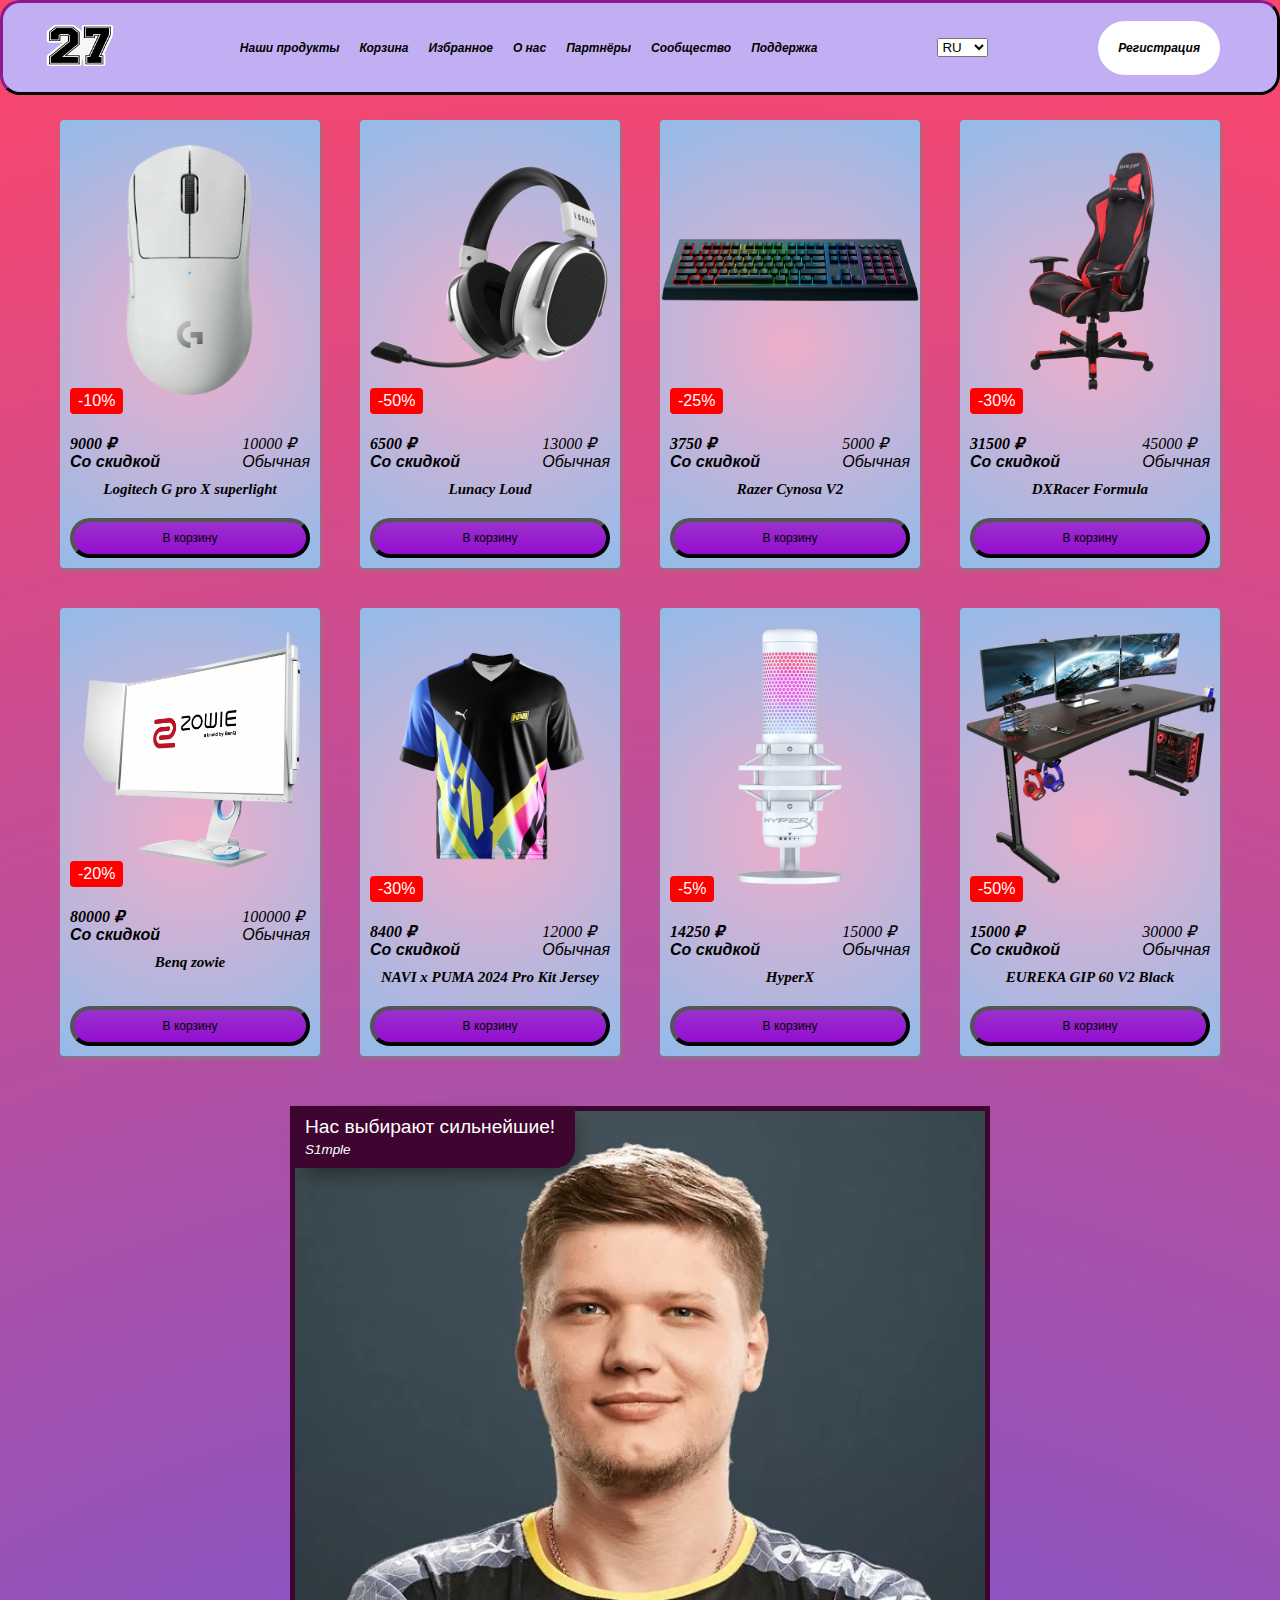
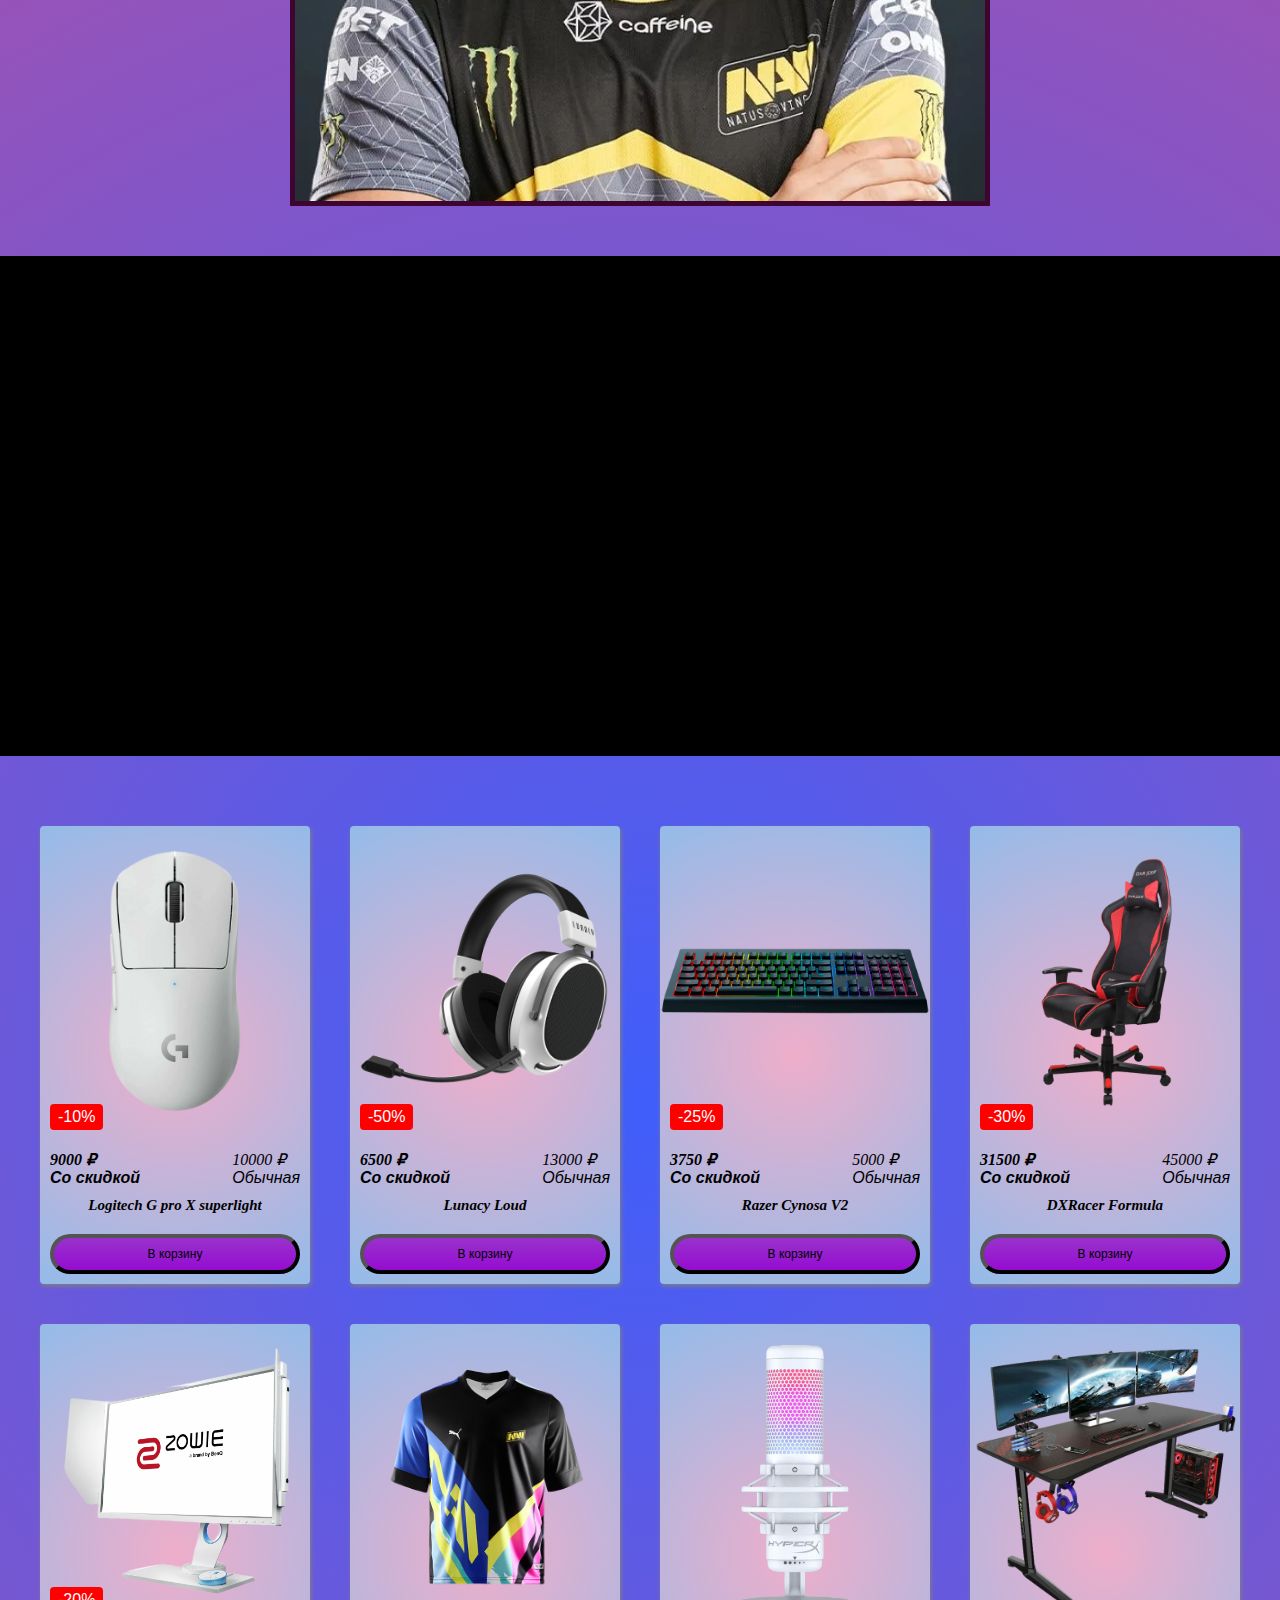
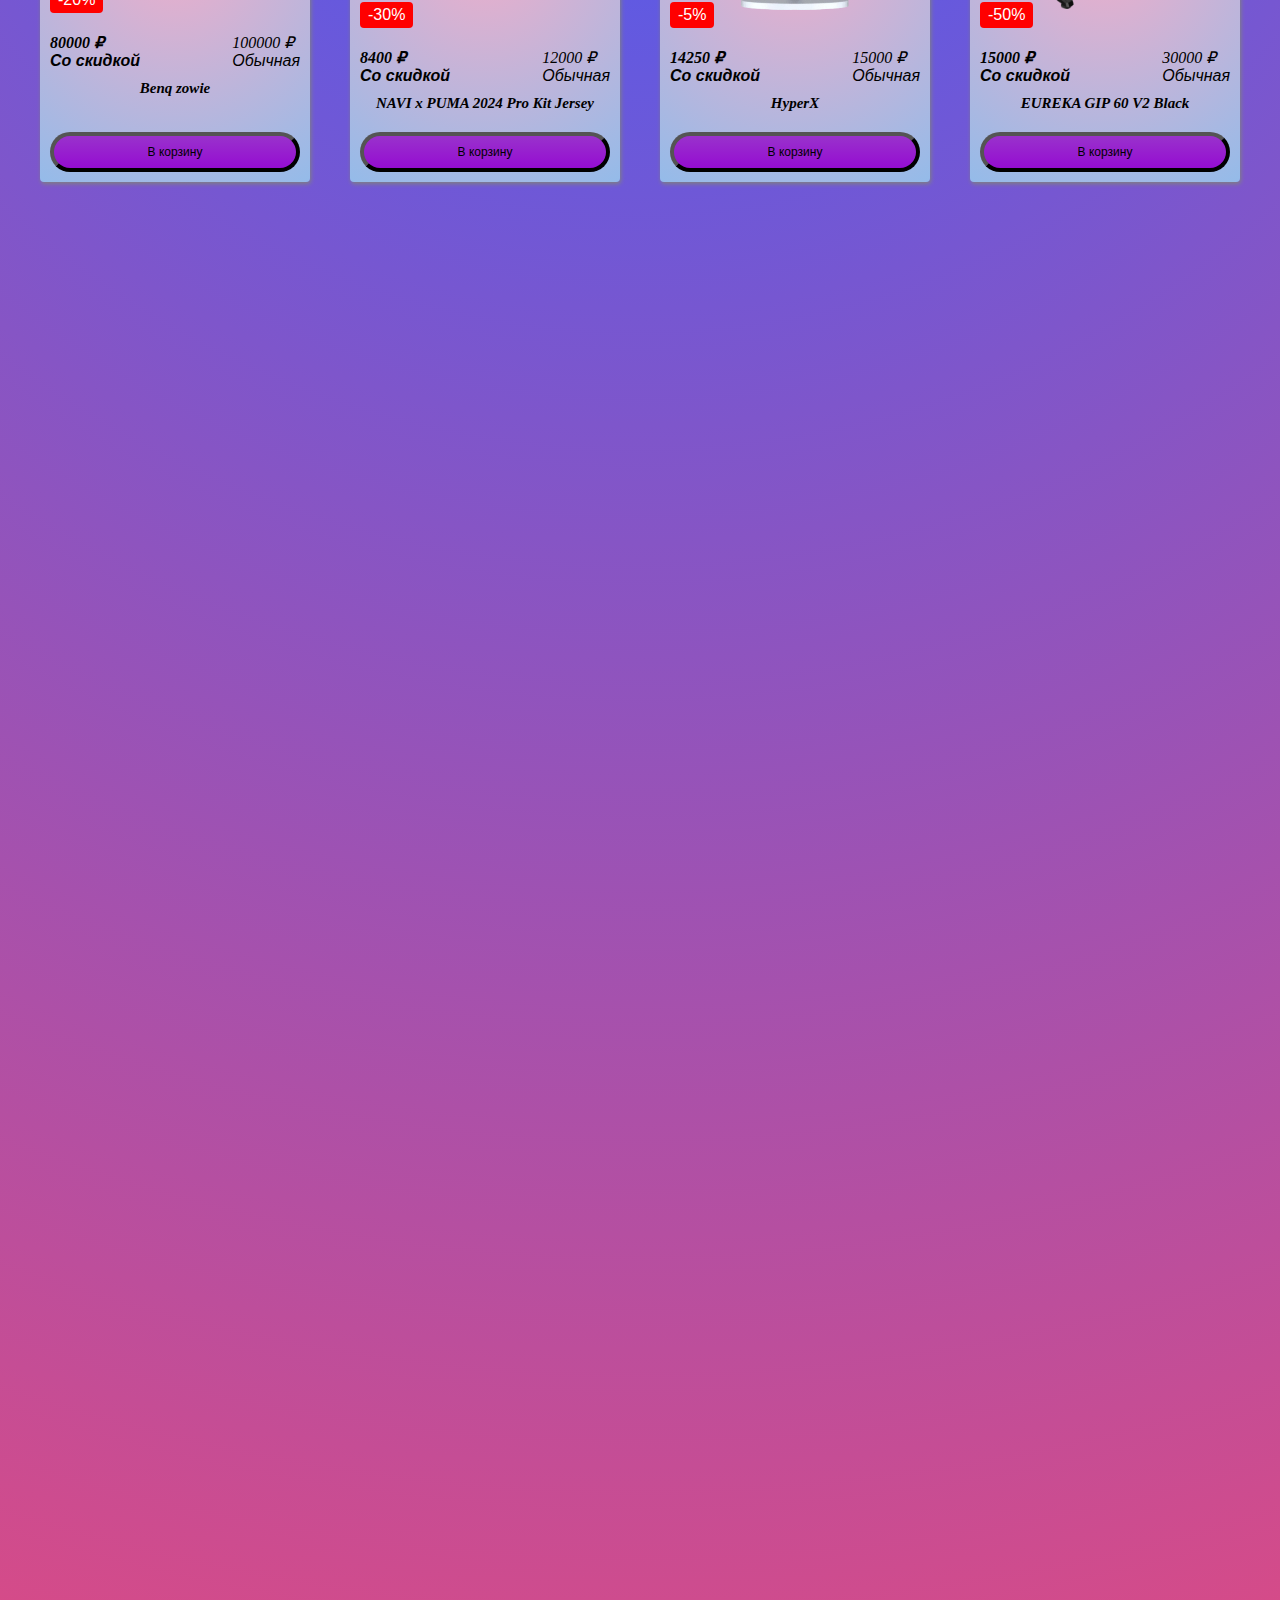
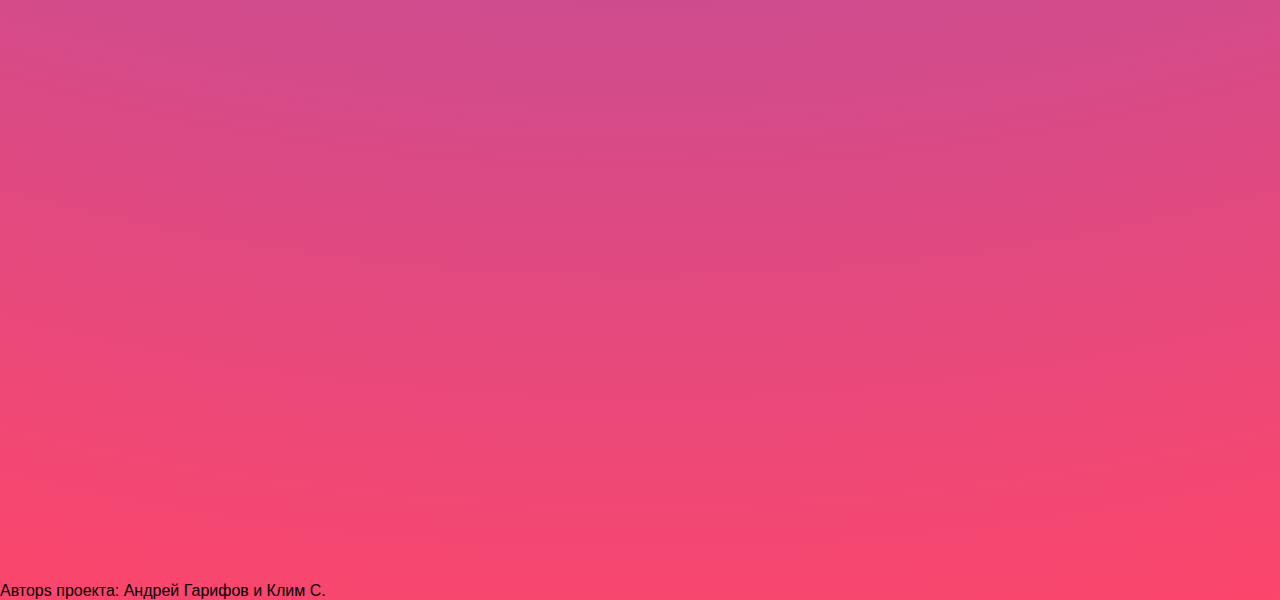
==== index.html @ b3dd2f0c "Add files via upload" ====
<!DOCTYPE html>
<html lang="RU">
<head>
    <meta charset="UTF-8">
    <meta name="viewport" content="width=device-width, initial-scale=1.0">
    <title>Site_27</title>
    <link rel="stylesheet" href="CSS/style.css">
    <link rel="shortcut icon" href="27.ico">
</head>
<body>
    <header class="header">
        <div class="container">
            <div class="header_content">
                <div class="logoBox">
                    <img class="logoIMG" src="st,small,845x845-pad,1000x1000,f8f8f8.u3-Photoroom.png" alt="logo">
                </div>
                <nav class="nav">
                    <ul class="nav_list">
                        <li class="nav_item"><a href="#">Наши продукты</a></li>
                        <li class="nav_item"><a href="https://www.dns-shop.ru/cart/">Корзина</a></li>
                        <li class="nav_item"><a href="#">Избранное</a></li>
                        <li class="nav_item"><a href="#">О нас</a></li>
                        <li class="nav_item"><a href="#">Партнёры</a></li>
                        <li class="nav_item"><a href="#">Сообщество</a></li>
                        <li class="nav_item"><a href="https://t.me/paranoidiw">Поддержка</a></li>
                    </ul>
                </nav>
                <div class="langSelectorWrp">
                    <select name="lang" id="langSelector">
                        <option value="RU">RU</option>
                        <option value="ENG">ENG</option>
                    </select>
                </div>
                <div class="authBox">
                    <a href="#" class="btn">Регистрация</a>

                </div>
            </div>
        </div>
    </header>
    <main class="main">
        <section>
            <div class="container">
                <div class="section_content">
                    <div class="card">
                        <div class="card__top">
                            <img
                            src="orig (1).png"
                            alt="Logitech g pro x superlight"
                            />
                            <div class="card__label">-10%</div>
                        </div>
                        <div class="card__bottom">
                            <div class="card__mainInfo">
                                <div class="card__prices">
                                <div class="card__price card__price--discount"> 9000 ₽ <span>Со скидкой</span></div>
                                <div class="card__price card__price--common"> 10000 ₽ <span>Обычная</span></div>
                            </div>
                            <a href="https://www.dns-shop.ru/product/e9f1ea4d3d9f1b80/mys-besprovodnaa-logitech-g-pro-x-superlight-910-005880-cernyj/?ysclid=m18yaawzs1844901101&utm_medium=organic&utm_source=yandex&utm_referrer=https%3A%2F%2Fyandex.ru%2F" class="card__title">
                                Logitech G pro X superlight
                            </a>
                            </div>
                            <button class="card__add"><a href="https://www.dns-shop.ru/cart/">В корзину</a></button>
                        </div>
                    </div>

                    <div class="card">
                        <div class="card__top">
                            <img
                            src="6903100633.png"
                            alt="Logitech g pro x superlight"
                            />
                            <div class="card__label">-50%</div>
                        </div>
                        <div class="card__bottom">
                            <div class="card__mainInfo">
                                <div class="card__prices">
                                <div class="card__price card__price--discount"> 6500 ₽ <span>Со скидкой</span></div>
                                <div class="card__price card__price--common"> 13000 ₽ <span>Обычная</span></div>
                            </div>
                            <a href="https://www.mvideo.ru/products/igrovye-naushniki-lunacy-loud-llhp01-50176253?ysclid=m195164zhr792432556" class="card__title">
                                Lunacy Loud
                            </a>
                            </div>
                            <button class="card__add"><a href="https://www.dns-shop.ru/cart/">В корзину</a></button>
                        </div>
                    </div>

                    <div class="card">
                        <div class="card__top">
                            <img
                            src="Razer-Cynosa-v2_5.png"
                            alt="Logitech g pro x superlight"
                            />
                            <div class="card__label">-25%</div>
                        </div>
                        <div class="card__bottom">
                            <div class="card__mainInfo">
                                <div class="card__prices">
                                <div class="card__price card__price--discount"> 3750 ₽ <span>Со скидкой</span></div>
                                <div class="card__price card__price--common"> 5000 ₽ <span>Обычная</span></div>
                            </div>
                            <a href="https://www.eldorado.ru/cat/detail/igrovaya-klaviatura-razer-cynosa-v2-rz03-03400700-r3r1/" class="card__title">
                                Razer Cynosa V2
                            </a>
                            </div>
                            <button class="card__add"><a href="https://www.dns-shop.ru/cart/">В корзину</a></button>
                        </div>
                    </div>

                    <div class="card">
                        <div class="card__top">
                            <img
                            src="164_0-Photoroom.png"
                            alt="Logitech g pro x superlight"
                            />
                            <div class="card__label">-30%</div>
                        </div>
                        <div class="card__bottom">
                            <div class="card__mainInfo">
                                <div class="card__prices">
                                <div class="card__price card__price--discount"> 31500 ₽ <span>Со скидкой</span></div>
                                <div class="card__price card__price--common"> 45000 ₽ <span>Обычная</span></div>
                            </div>
                            <a href="https://market.yandex.ru/product--formula-oh-fe08/14228707?sku=100363775013&uniqueId=955731&do-waremd5=JMaRtdvRMCYW-HpSBxWq2g" class="card__title">
                                DXRacer Formula
                            </a>
                            </div>
                            <button class="card__add"><a href="https://www.dns-shop.ru/cart/">В корзину</a></button>
                        </div>
                    </div>
                    <div class="card">
                        <div class="card__top">
                            <img
                            src="i.png"
                            alt="Logitech g pro x superlight"
                            />
                            <div class="card__label">-20%</div>
                        </div>
                        <div class="card__bottom">
                            <div class="card__mainInfo">
                                <div class="card__prices">
                                <div class="card__price card__price--discount"> 80000 ₽ <span>Со скидкой</span></div>
                                <div class="card__price card__price--common"> 100000 ₽ <span>Обычная</span></div>
                            </div>
                            <a href="https://megamarket.ru/catalog/details/monitor-zowie-by-benq-xl2546-white-pink-100026257005/" class="card__title">
                                Benq zowie
                            </a>
                            </div>
                            <button class="card__add"><a href="https://www.dns-shop.ru/cart/">В корзину</a></button>
                        </div>
                    </div>

                    <div class="card">
                        <div class="card__top">
                            <img
                            src="3.png"
                            alt="Logitech g pro x superlight"
                            />
                            <div class="card__label">-30%</div>
                        </div>
                        <div class="card__bottom">
                            <div class="card__mainInfo">
                                <div class="card__prices">
                                <div class="card__price card__price--discount"> 8400 ₽ <span>Со скидкой</span></div>
                                <div class="card__price card__price--common"> 12000 ₽ <span>Обычная</span></div>
                            </div>
                            <a href="https://shop.navi.gg/product/navi-x-puma-2024-pro-kit-jersey" class="card__title">
                                NAVI x PUMA 2024 Pro Kit Jersey
                            </a>
                            </div>
                            <button class="card__add"><a href="https://www.dns-shop.ru/cart/">В корзину</a></button>
                        </div>
                    </div>

                    <div class="card">
                        <div class="card__top">
                            <img
                            src="4-no-bg-preview (carve.photos).png"
                            alt="Logitech g pro x superlight"
                            />
                            <div class="card__label">-5%</div>
                        </div>
                        <div class="card__bottom">
                            <div class="card__mainInfo">
                                <div class="card__prices">
                                <div class="card__price card__price--discount"> 14250 ₽ <span>Со скидкой</span></div>
                                <div class="card__price card__price--common"> 15000 ₽ <span>Обычная</span></div>
                            </div>
                            <a href="https://www.ozon.ru/product/hyperx-mikrofon-igrovoy-dlya-striminga-quadsast-s-belyy-797805817/?advert=[base64]&avtc=1&avte=1&avts=1726836261" class="card__title">
                                HyperX
                            </a>
                            </div>
                            <button class="card__add"><a href="https://www.dns-shop.ru/cart/">В корзину</a></button>
                        </div>
                    </div>

                    <div class="card">
                        <div class="card__top">
                            <img
                            src="5-no-bg-preview (carve.photos).png"
                            alt="Logitech g pro x superlight"
                            />
                            <div class="card__label">-50%</div>
                        </div>
                        <div class="card__bottom">
                            <div class="card__mainInfo">
                                <div class="card__prices">
                                <div class="card__price card__price--discount"> 15000 ₽ <span>Со скидкой</span></div>
                                <div class="card__price card__price--common"> 30000 ₽ <span>Обычная</span></div>
                            </div>
                            <a href="https://digital-razor.ru/catalog/computer_desks/1150661" class="card__title">
                                EUREKA GIP 60 V2 Black
                            </a>
                            </div>
                            <button class="card__add"><a href="https://www.dns-shop.ru/cart/">В корзину</a></button>
                        </div>
                    </div>
                    
                </div>
            </div>

            
        </section>

        <section>
            <div class="caption-top">
                <h2>Нас выбирают сильнейшие!<br>
                    <i class="date">S1mple</i>
                </h2>
                <img src="sss.png">
            </div>
        </section>
        <section>
            <div class="slideshow">
                <div class="slideshow-item">
                    <img src="21.jpg" alt="">
                    <div class="slideshow-item-text">
                        <h5>Наши девайсы отлично справляются и стребовательными играми! Такими, как:</h5>
                        <p>Cyberpunk 2077</p>
                    </div>
                </div>
                <div class="slideshow-item">
                    <img src="23.jpeg" alt="">
                    <div class="slideshow-item-text">
                        <h5>Наши девайсы отлично справляются и стребовательными играми! Такими, как:</h5>
                        <p>Hogwarts Legacy</p>
                    </div>
                </div>
                <div class="slideshow-item">
                    <img src="24.jpg" alt="">
                    <div class="slideshow-item-text">
                        <h5>Наши девайсы отлично справляются и стребовательными играми! Такими, как:</h5>
                        <p>GTA VI</p>
                    </div>
                </div>
                <div class="slideshow-item">
                    <img src="25.webp" alt="">
                    <div class="slideshow-item-text">
                        <h5>Наши девайсы отлично справляются и стребовательными играми! Такими, как:</h5>
                        <p>Red Dead Redemption II</p>            
                    </div>
                </div>
            </div>   
        </section>

        <section class="card_two">
            <div class="container"></div>
                <div class="section_content">
                    <div class="card">
                        <div class="card__top">
                            <img
                            src="orig (1).png"
                            alt="Logitech g pro x superlight"
                            />
                            <div class="card__label">-10%</div>
                        </div>
                        <div class="card__bottom">
                            <div class="card__mainInfo">
                                <div class="card__prices">
                                <div class="card__price card__price--discount"> 9000 ₽ <span>Со скидкой</span></div>
                                <div class="card__price card__price--common"> 10000 ₽ <span>Обычная</span></div>
                            </div>
                            <a href="https://www.dns-shop.ru/product/e9f1ea4d3d9f1b80/mys-besprovodnaa-logitech-g-pro-x-superlight-910-005880-cernyj/?ysclid=m18yaawzs1844901101&utm_medium=organic&utm_source=yandex&utm_referrer=https%3A%2F%2Fyandex.ru%2F" class="card__title">
                                Logitech G pro X superlight
                            </a>
                            </div>
                            <button class="card__add"><a href="https://www.dns-shop.ru/cart/">В корзину</a></button>
                        </div>
                    </div>

                    <div class="card">
                        <div class="card__top">
                            <img
                            src="6903100633.png"
                            alt="Logitech g pro x superlight"
                            />
                            <div class="card__label">-50%</div>
                        </div>
                        <div class="card__bottom">
                            <div class="card__mainInfo">
                                <div class="card__prices">
                                <div class="card__price card__price--discount"> 6500 ₽ <span>Со скидкой</span></div>
                                <div class="card__price card__price--common"> 13000 ₽ <span>Обычная</span></div>
                            </div>
                            <a href="https://www.mvideo.ru/products/igrovye-naushniki-lunacy-loud-llhp01-50176253?ysclid=m195164zhr792432556" class="card__title">
                                Lunacy Loud
                            </a>
                            </div>
                            <button class="card__add"><a href="https://www.dns-shop.ru/cart/">В корзину</a></button>
                        </div>
                    </div>

                    <div class="card">
                        <div class="card__top">
                            <img
                            src="Razer-Cynosa-v2_5.png"
                            alt="Logitech g pro x superlight"
                            />
                            <div class="card__label">-25%</div>
                        </div>
                        <div class="card__bottom">
                            <div class="card__mainInfo">
                                <div class="card__prices">
                                <div class="card__price card__price--discount"> 3750 ₽ <span>Со скидкой</span></div>
                                <div class="card__price card__price--common"> 5000 ₽ <span>Обычная</span></div>
                            </div>
                            <a href="https://www.eldorado.ru/cat/detail/igrovaya-klaviatura-razer-cynosa-v2-rz03-03400700-r3r1/" class="card__title">
                                Razer Cynosa V2
                            </a>
                            </div>
                            <button class="card__add"><a href="https://www.dns-shop.ru/cart/">В корзину</a></button>
                        </div>
                    </div>

                    <div class="card">
                        <div class="card__top">
                            <img
                            src="164_0-Photoroom.png"
                            alt="Logitech g pro x superlight"
                            />
                            <div class="card__label">-30%</div>
                        </div>
                        <div class="card__bottom">
                            <div class="card__mainInfo">
                                <div class="card__prices">
                                <div class="card__price card__price--discount"> 31500 ₽ <span>Со скидкой</span></div>
                                <div class="card__price card__price--common"> 45000 ₽ <span>Обычная</span></div>
                            </div>
                            <a href="https://market.yandex.ru/product--formula-oh-fe08/14228707?sku=100363775013&uniqueId=955731&do-waremd5=JMaRtdvRMCYW-HpSBxWq2g" class="card__title">
                                DXRacer Formula
                            </a>
                            </div>
                            <button class="card__add"><a href="https://www.dns-shop.ru/cart/">В корзину</a></button>
                        </div>
                    </div>
                    <div class="card">
                        <div class="card__top">
                            <img
                            src="i.png"
                            alt="Logitech g pro x superlight"
                            />
                            <div class="card__label">-20%</div>
                        </div>
                        <div class="card__bottom">
                            <div class="card__mainInfo">
                                <div class="card__prices">
                                <div class="card__price card__price--discount"> 80000 ₽ <span>Со скидкой</span></div>
                                <div class="card__price card__price--common"> 100000 ₽ <span>Обычная</span></div>
                            </div>
                            <a href="https://megamarket.ru/catalog/details/monitor-zowie-by-benq-xl2546-white-pink-100026257005/" class="card__title">
                                Benq zowie
                            </a>
                            </div>
                            <button class="card__add"><a href="https://www.dns-shop.ru/cart/">В корзину</a></button>
                        </div>
                    </div>

                    <div class="card">
                        <div class="card__top">
                            <img
                            src="3.png"
                            alt="Logitech g pro x superlight"
                            />
                            <div class="card__label">-30%</div>
                        </div>
                        <div class="card__bottom">
                            <div class="card__mainInfo">
                                <div class="card__prices">
                                <div class="card__price card__price--discount"> 8400 ₽ <span>Со скидкой</span></div>
                                <div class="card__price card__price--common"> 12000 ₽ <span>Обычная</span></div>
                            </div>
                            <a href="https://shop.navi.gg/product/navi-x-puma-2024-pro-kit-jersey" class="card__title">
                                NAVI x PUMA 2024 Pro Kit Jersey
                            </a>
                            </div>
                            <button class="card__add"><a href="https://www.dns-shop.ru/cart/">В корзину</a></button>
                        </div>
                    </div>

                    <div class="card">
                        <div class="card__top">
                            <img
                            src="4-no-bg-preview (carve.photos).png"
                            alt="Logitech g pro x superlight"
                            />
                            <div class="card__label">-5%</div>
                        </div>
                        <div class="card__bottom">
                            <div class="card__mainInfo">
                                <div class="card__prices">
                                <div class="card__price card__price--discount"> 14250 ₽ <span>Со скидкой</span></div>
                                <div class="card__price card__price--common"> 15000 ₽ <span>Обычная</span></div>
                            </div>
                            <a href="https://www.ozon.ru/product/hyperx-mikrofon-igrovoy-dlya-striminga-quadsast-s-belyy-797805817/?advert=[base64]&avtc=1&avte=1&avts=1726836261" class="card__title">
                                HyperX
                            </a>
                            </div>
                            <button class="card__add"><a href="https://www.dns-shop.ru/cart/">В корзину</a></button>
                        </div>
                    </div>

                    <div class="card">
                        <div class="card__top">
                            <img
                            src="5-no-bg-preview (carve.photos).png"
                            alt="Logitech g pro x superlight"
                            />
                            <div class="card__label">-50%</div>
                        </div>
                        <div class="card__bottom">
                            <div class="card__mainInfo">
                                <div class="card__prices">
                                <div class="card__price card__price--discount"> 15000 ₽ <span>Со скидкой</span></div>
                                <div class="card__price card__price--common"> 30000 ₽ <span>Обычная</span></div>
                            </div>
                            <a href="https://digital-razor.ru/catalog/computer_desks/1150661" class="card__title">
                                EUREKA GIP 60 V2 Black
                            </a>
                            </div>
                            <button class="card__add"><a href="https://www.dns-shop.ru/cart/">В корзину</a></button>
                        </div>
                    </div>
                    
                </div>
            </div>
        </section>
    </main>
    <footer class="footer">
        <p>Авторs проекта: Андрей Гарифов и Клим С.</p>
    </footer>
</body>
</html>
---- CSS/style.css ----
*{
    margin: 0;
    padding: 0;
    font-family: sans-serif;
}
body{
    background: rgb(63,94,251);
    background: radial-gradient(circle, rgba(63,94,251,1) 0%, rgba(252,70,107,1) 100%);
}
/* body {
	background: linear-gradient(180deg, #9932CC, #9400D3, #f300ff, #660099);
	background-size: 400% 400%;
	animation: gradient 10s ease infinite;
} */
 
@keyframes gradient {
	0% {
		background-position: 50% 0%;
	}
	50% {
		background-position: 50% 100%;
	}
	100% {
		background-position: 50% 0%;
	}
}

.main{
    padding-top: 100px;
}
.container{
    max-width: 1200px;
    margin: 0 auto;
    width: 100%;
}
.logoIMG{
    width: 80px;
    height: 65px;
    /* padding: ; */
}
.header{
    border-radius: 20px;
    background-color: rgb(194, 175, 243);
    border-style: outset;
    border-width: 3px;
    border-color: rgb(59, 10, 59);
    position: fixed;
    top: 0;
    width: 100%;
    z-index: 1000;
}

.header_content{
    display: flex;
    justify-content: space-between;
    align-items: center;
    padding: 10px 0;
    
    
}

.nav_list{
    display: flex;
    justify-content: space-between;
    list-style-type: none;
    font-style: italic;
    font-weight: bold;
    font-family: Georgia, 'Times New Roman', Times, serif;
}

.nav_item{
    padding: 0 10px;
}

.authBox{
    background-color:white;
    border-radius: 30px;
    text-decoration: none;
    padding: 20px 20px 20px 20px;
    margin-right: 20px;
    font-style: italic;
    font-weight: bold;
}

.authBox:hover{
    background: rgb(31,0,36);
    background: linear-gradient(90deg, rgba(31,0,36,1) 0%, rgba(228,28,190,1) 1%, rgba(180,67,204,1) 48%, rgba(0,212,255,1) 100%);   
}

a{
    text-decoration: none;
    color: black;
    font-size: 12px;
    display: block;
}

.langSelectorWrp{
    transform: scale(1);
}

.footer{
    margin: 2000px 0 0 0;

}

.card {
    /* width: 225px; */
    min-height: 350px;
    box-shadow: 1px 2px 4px gray;
    display: flex;
    flex-direction: column;
    border-radius: 4px;
    transition: 0.2s;
    position: relative;
    background: rgb(238,174,202);
    background: radial-gradient(circle, rgba(238,174,202,1) 0%, rgba(148,187,233,1) 100%);
    /* justify-content: flex-end; */
}
  

.card:hover {
    box-shadow: 4px 8px 16px rgba(255, 102, 51, 0.2);
}
  
.card__top {
    /* flex: 0 0 220px;  */
    position: relative;
    /* overflow: hidden;  */
    padding: 20px 0;
}
  

.card__image {
    display: block;
    /* position: absolute; */
    top: 0;
    left: 0;
    width: 100%;
    height: 100%;
}
  
.card__image > img {
    width: 100%;
    height: 100%;
    object-fit: contain;
    transition: 0.2s;
}
  

.card__image:hover > img {
    transform: scale(1.1);
}
  

.card__label {
    padding: 4px 8px;
    position: absolute;
    bottom: 10px;
    left: 10px;
    background: red;
    border-radius: 4px;
    font-weight: 400;
    font-size: 16px;
    color: #fff;
}
  
.card__bottom {
    display: flex;
    flex-direction: column;
    justify-content: space-between;
    /* justify-content: start; */
    /* flex: 1 0 auto;  */
    padding: 10px;
    flex-grow: 1;
}

.card__add{
    justify-self: end;
    border-radius: 100px;
    border-width: 4px;
}
  
.card__prices {
    display: flex;
    justify-content: space-between;
    margin-bottom: 10px;
}
  
/* .card__price::after {
    content: "₽";
    margin-left: 4px;
    position: relative;
}
   */
.card__price--discount {
    font-style: italic;
    font-family: Georgia, 'Times New Roman', Times, serif;
    font-weight: bold;
}
  
/* .card__price--discount::before {
    content: "";
    font-weight: 400;
    font-size: 13px;
    color: black;
    font-style: italic;
    font-family: Georgia, 'Times New Roman', Times, serif;
} */
  
.card__price--common {
    font-style: italic;
    font-family: Georgia, 'Times New Roman', Times, serif;
}

/* .card__price--common::before {
    content: "Обычная";
    font-weight: 400;
    font-style: italic;
    font-family: Georgia, 'Times New Roman', Times, serif;
}   */
.card__prices span{
    display: block;
}
button{
    padding: 9px;
    margin: 20px 0 0 0;
    color: white;
    cursor: pointer;
    position: relative;
    display: block;
    background: linear-gradient(180deg, #9932CC, #9400D3, #f300ff, #660099);
	background-size: 400% 400%;
	animation: gradient 10s ease infinite;
    /* overflow: hidden; */
}

button:hover{
    background: rgb(31,0,36);
    background: linear-gradient(90deg, rgba(31,0,36,1) 0%, rgba(228,28,190,1) 1%, rgba(180,67,204,1) 48%, rgba(0,212,255,1) 100%);
}

.card__title{
    font-size: 15px;
    text-align: center;
    font-weight: bold;
    font-style: italic;
    font-family:Georgia, 'Times New Roman', Times, serif;
}

.section_content{
    padding-left: 20px;
    padding-right: 20px;
    padding-top: 20px;
    display: grid;
    grid-template-columns: repeat(4, 1fr);
    gap: 40px;
    
}


.card__top img{
    width: 100%;
}


.slideshow {
    width: 100%;
    height: 500px;
    position: relative;
    overflow: hidden;
    background: #000;
    /* margin-left: 130px; */
    margin-top: 50px;
}
.slideshow-item {
    width: 100%;
    height: 100%;
    position: absolute;
    opacity: 0;
    animation: slideanim 40s infinite;
    pointer-events: none;
}
.slideshow-item:nth-child(1),
.slideshow-item:nth-child(1) img {
    animation-delay: 0;
}
.slideshow-item:nth-child(2),
.slideshow-item:nth-child(2) img {
    animation-delay: 10s;
}
.slideshow-item:nth-child(3),
.slideshow-item:nth-child(3) img {
    animation-delay: 20s;
}
.slideshow-item:nth-child(4),
.slideshow-item:nth-child(4) img {
    animation-delay: 30s;
}
.slideshow-item img {
    width: 100%;
    height: 100%;
    object-fit: cover;
    animation: zoom 40s infinite;
}
.slideshow-item-text {
    max-width: 50%;
    position: absolute;
    bottom: 20px;
    left: 20px;
    background-color: rgba(0,0,0,0.7);
    color: #fff;
    padding: 20px 30px;
    font-family: Verdana, sans-serif;   
}
.slideshow-item-text h5 {
    font-size: 22px;
    margin: 0 0 10px 0;
    color: #BFE2FF;
}
.slideshow-item-text p {
    font-size: 15px;
    margin-bottom: 10px;
}
@keyframes slideanim {
    12.5%{
        opacity: 1;
        pointer-events: auto;
    }
    25%{
        opacity: 1;
        pointer-events: auto;
    }    
    37.5%{
        opacity: 0;
    }
}
@keyframes zoom {
    50%{
        transform: scale(1.3);
    }    
}
@media screen and (max-width: 1100px){
    .slideshow-item-text{
        max-width: 75%;
    }
}
@media screen and (max-width: 456px){
    .slideshow-item-text {
        bottom: 0;
        left: 0;
        max-width: 100%;
    }
    .slideshow-item-text h5 {
        font-size: 18px;
    }
    .slideshow-item-text p {
        font-size: 13px;
    }
}











@media (max-width: 1200px) {

    .section_content{
        grid-template-columns: repeat(3, 1fr);
    }
}


@media (max-width: 880px) {
    .section_content{
        grid-template-columns: repeat(2, 1fr);
    }
    .nav{
        display: none;
    }
}


@media (max-width: 540px) {
    .section_content{
        grid-template-columns: repeat(1, 1fr);
    }

}


* {box-sizing: border-box;}
.caption-top {
  width: 700px;
  margin: 50px auto 0;
  border: 5px solid #3e0530;
  position: relative;
}
.caption-top img {
  max-width: 100%;
  height: auto;
  display: block;
}
.caption-top h2 {
  margin: 0;
  color: white;
  line-height: 1.1;
  font-size: 1.2em;
  font-weight: 200;
  padding: 10px 20px 10px 10px;
  border-bottom-right-radius: 20px;
  background: #3e0530;
  position: absolute;
  top: -5px;
  left: 0;
  box-shadow: -3px -1px 3px -3px #3e0530, 5px 10px 20px -5px hsla(0, 0%, 0%, .4);
}
.date {
  font-family: "Open Sans", sans-serif;
  font-size: .7em;
}

.card_two{
    padding-top: 50px;
    padding-left: 20px;
    padding-right: 20px;
}
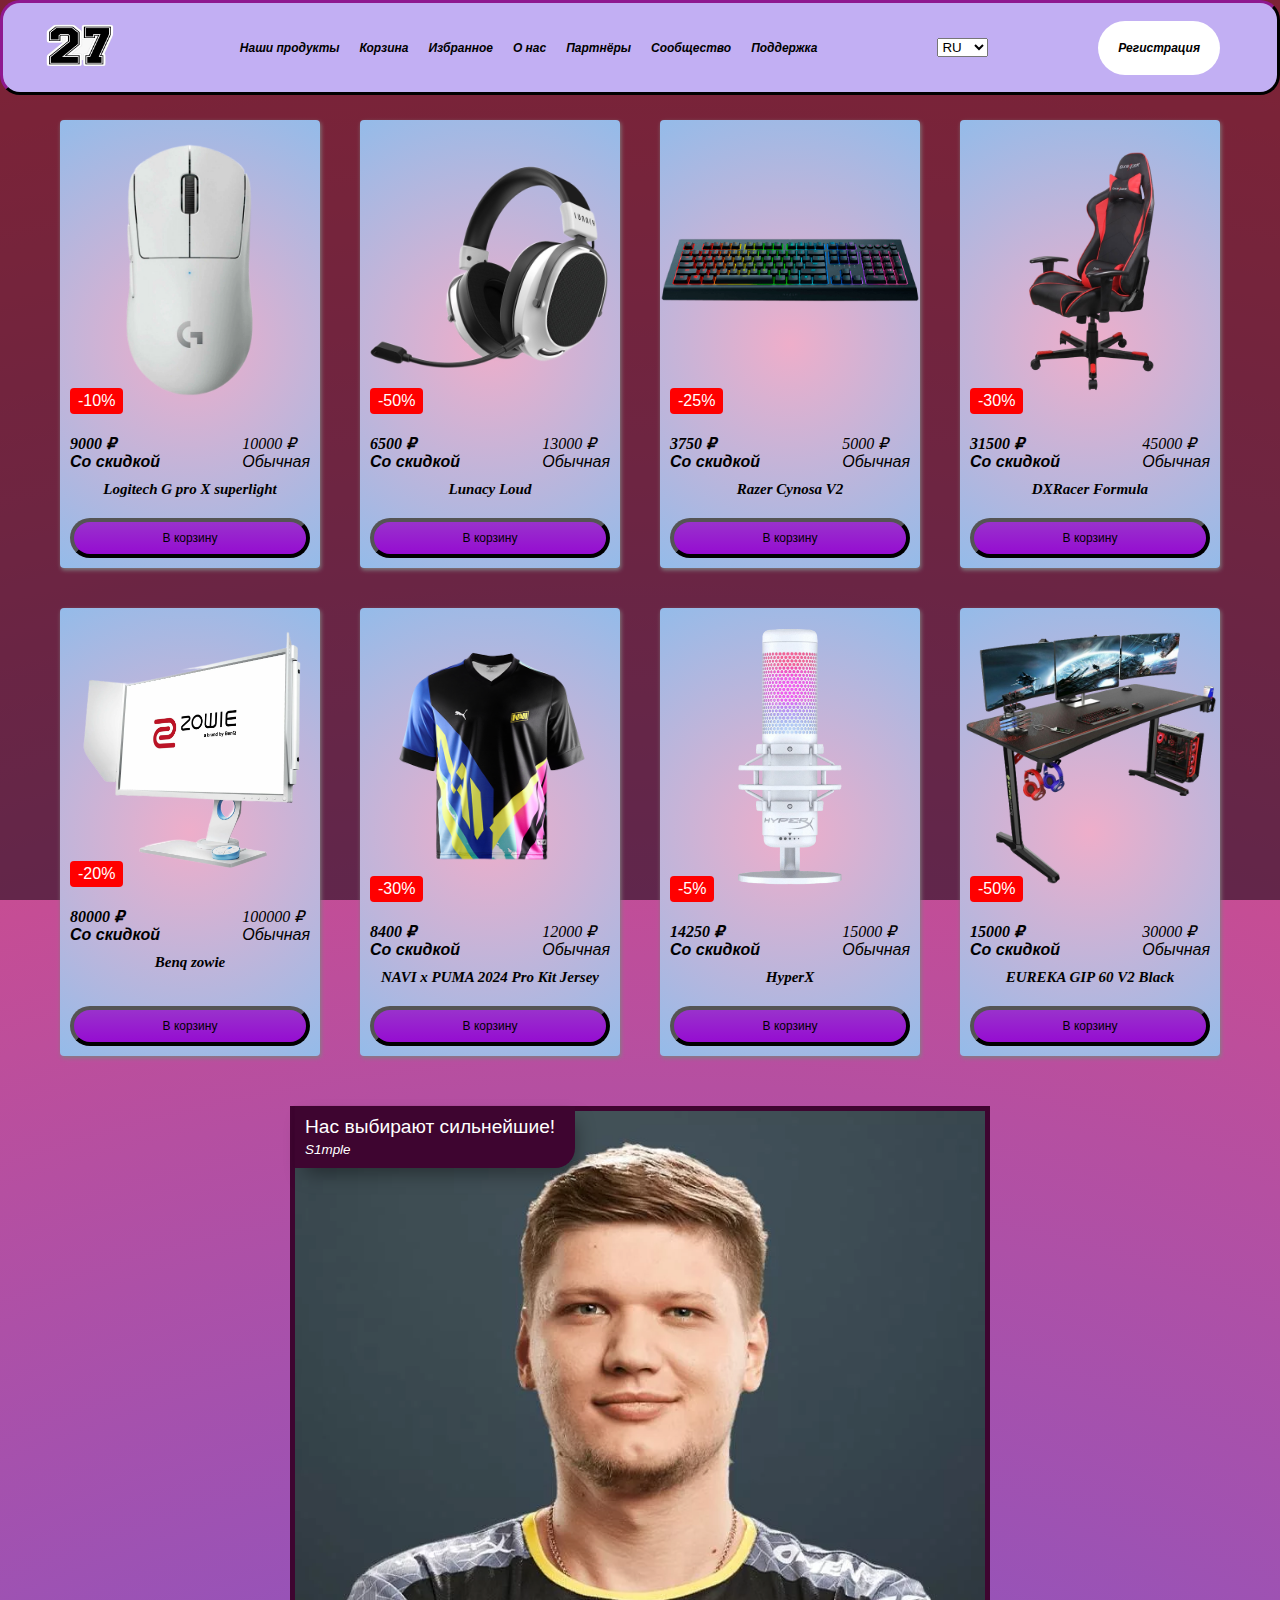
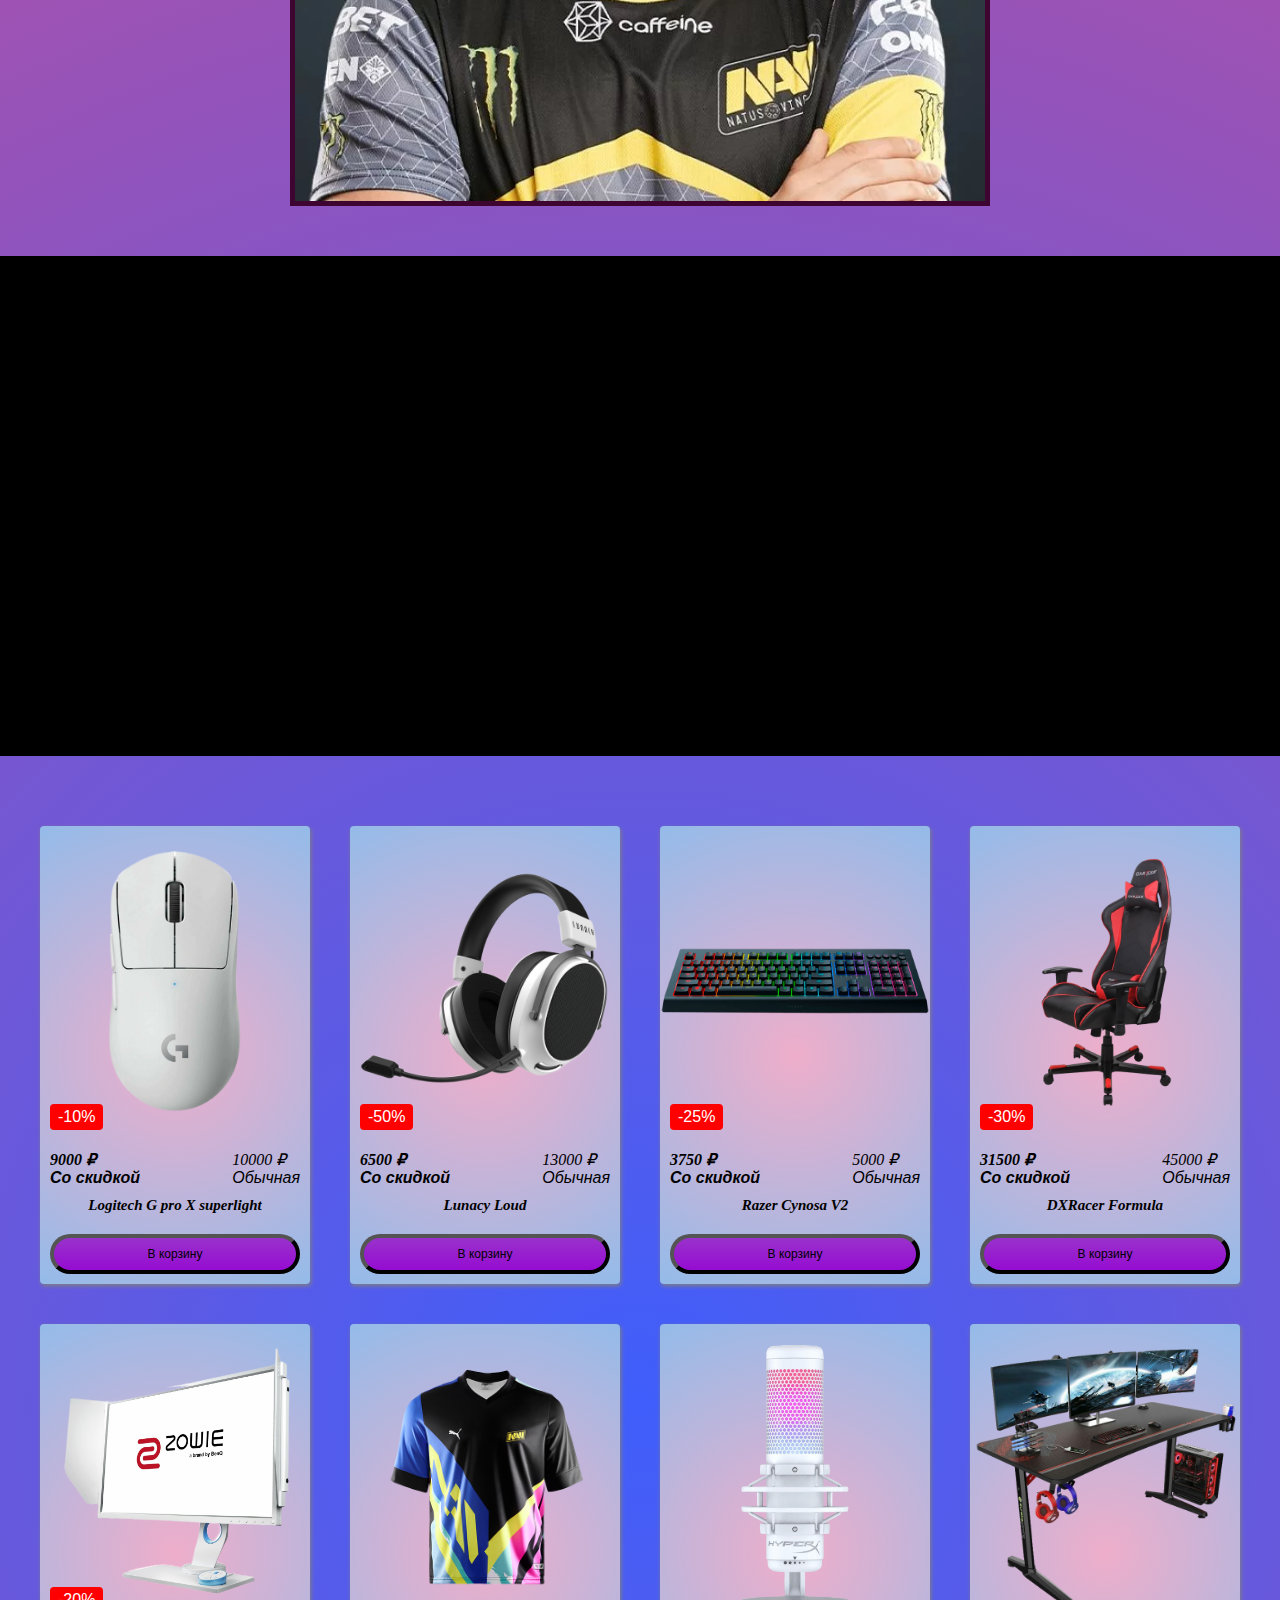
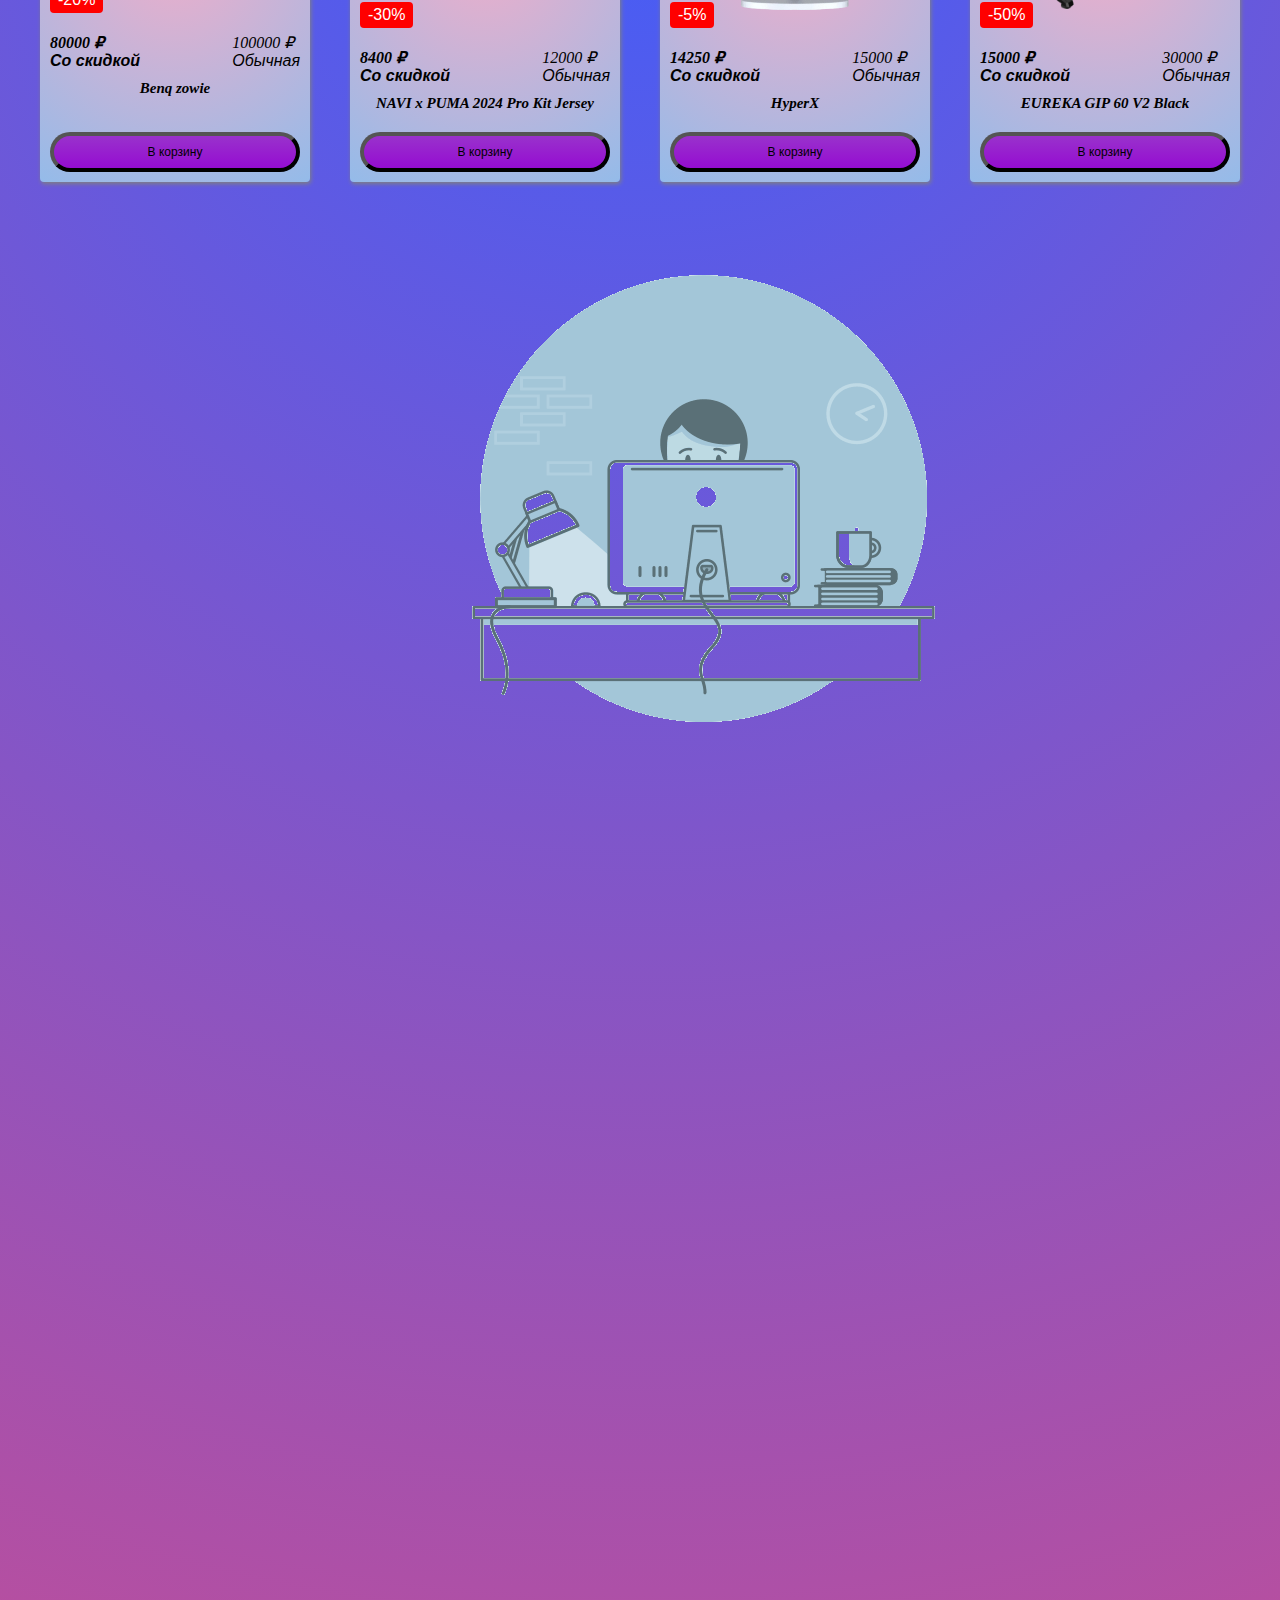
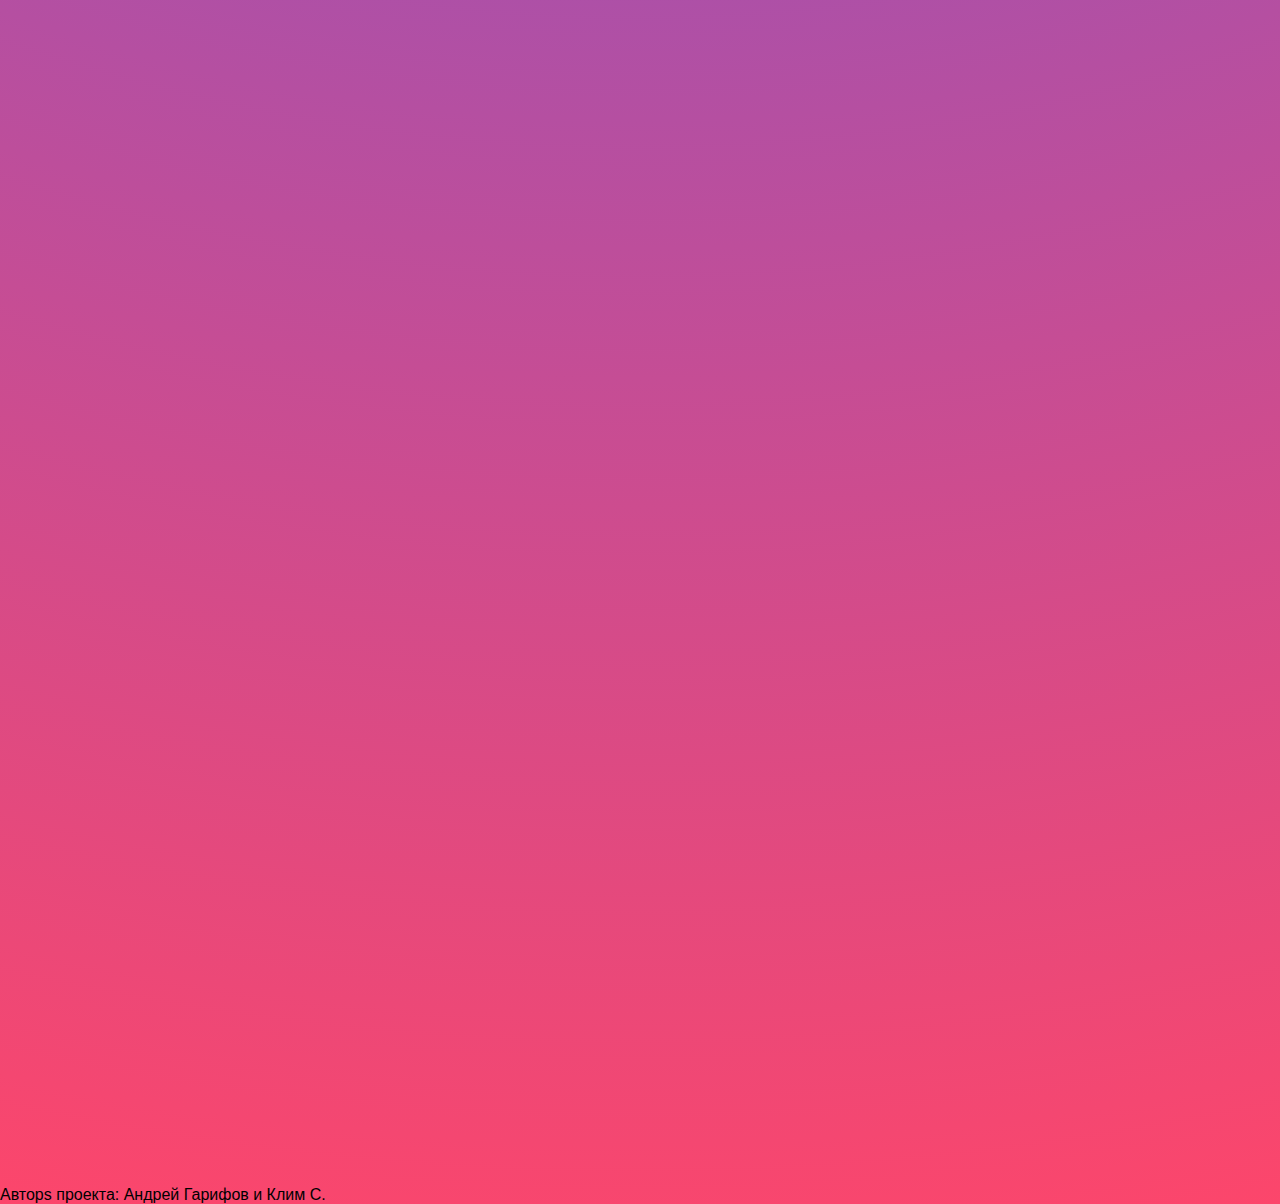
==== commit e88fd803: "Add files via upload" ====
--- a/index.html
+++ b/index.html
@@ -445,6 +445,13 @@
                 </div>
             </div>
         </section>
+
+        <section class="cont">
+            <video playsinline autoplay loop muted>
+              </video>
+              <img src="output-onlinegiftools.gif" alt="">
+              <div class="overlay"></div>
+        </section>
     </main>
     <footer class="footer">
         <p>Авторs проекта: Андрей Гарифов и Клим С.</p>
--- a/CSS/style.css
+++ b/CSS/style.css
@@ -280,6 +280,7 @@
     opacity: 0;
     animation: slideanim 40s infinite;
     pointer-events: none;
+    
 }
 .slideshow-item:nth-child(1),
 .slideshow-item:nth-child(1) img {
@@ -430,4 +431,18 @@
     padding-top: 50px;
     padding-left: 20px;
     padding-right: 20px;
-}+}
+
+.video {
+    z-index: -2;
+  }
+  
+  .overlay {
+    position: absolute;
+    top: 0;
+    left: 0;
+    width: 100%;
+    height: 100%;
+    background: rgba(0, 0, 0, 0.5);
+    z-index: -1;
+  }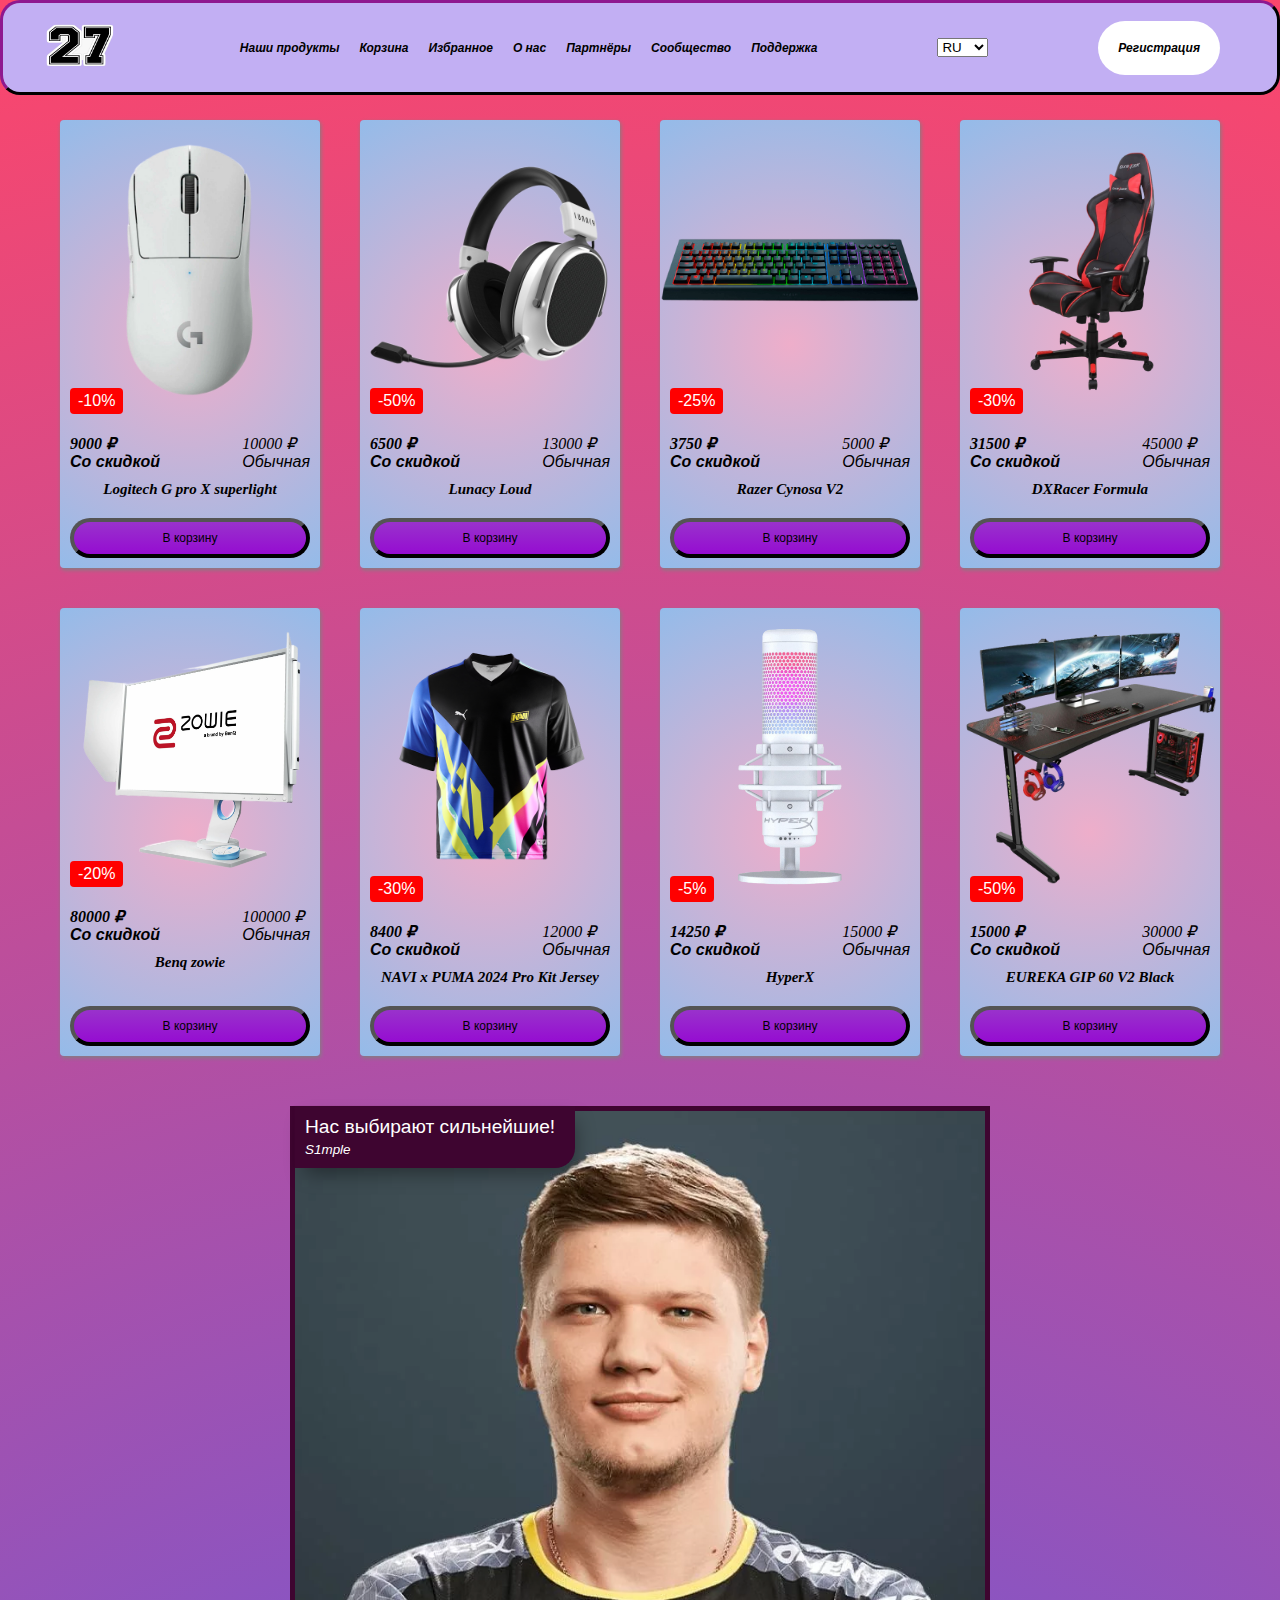
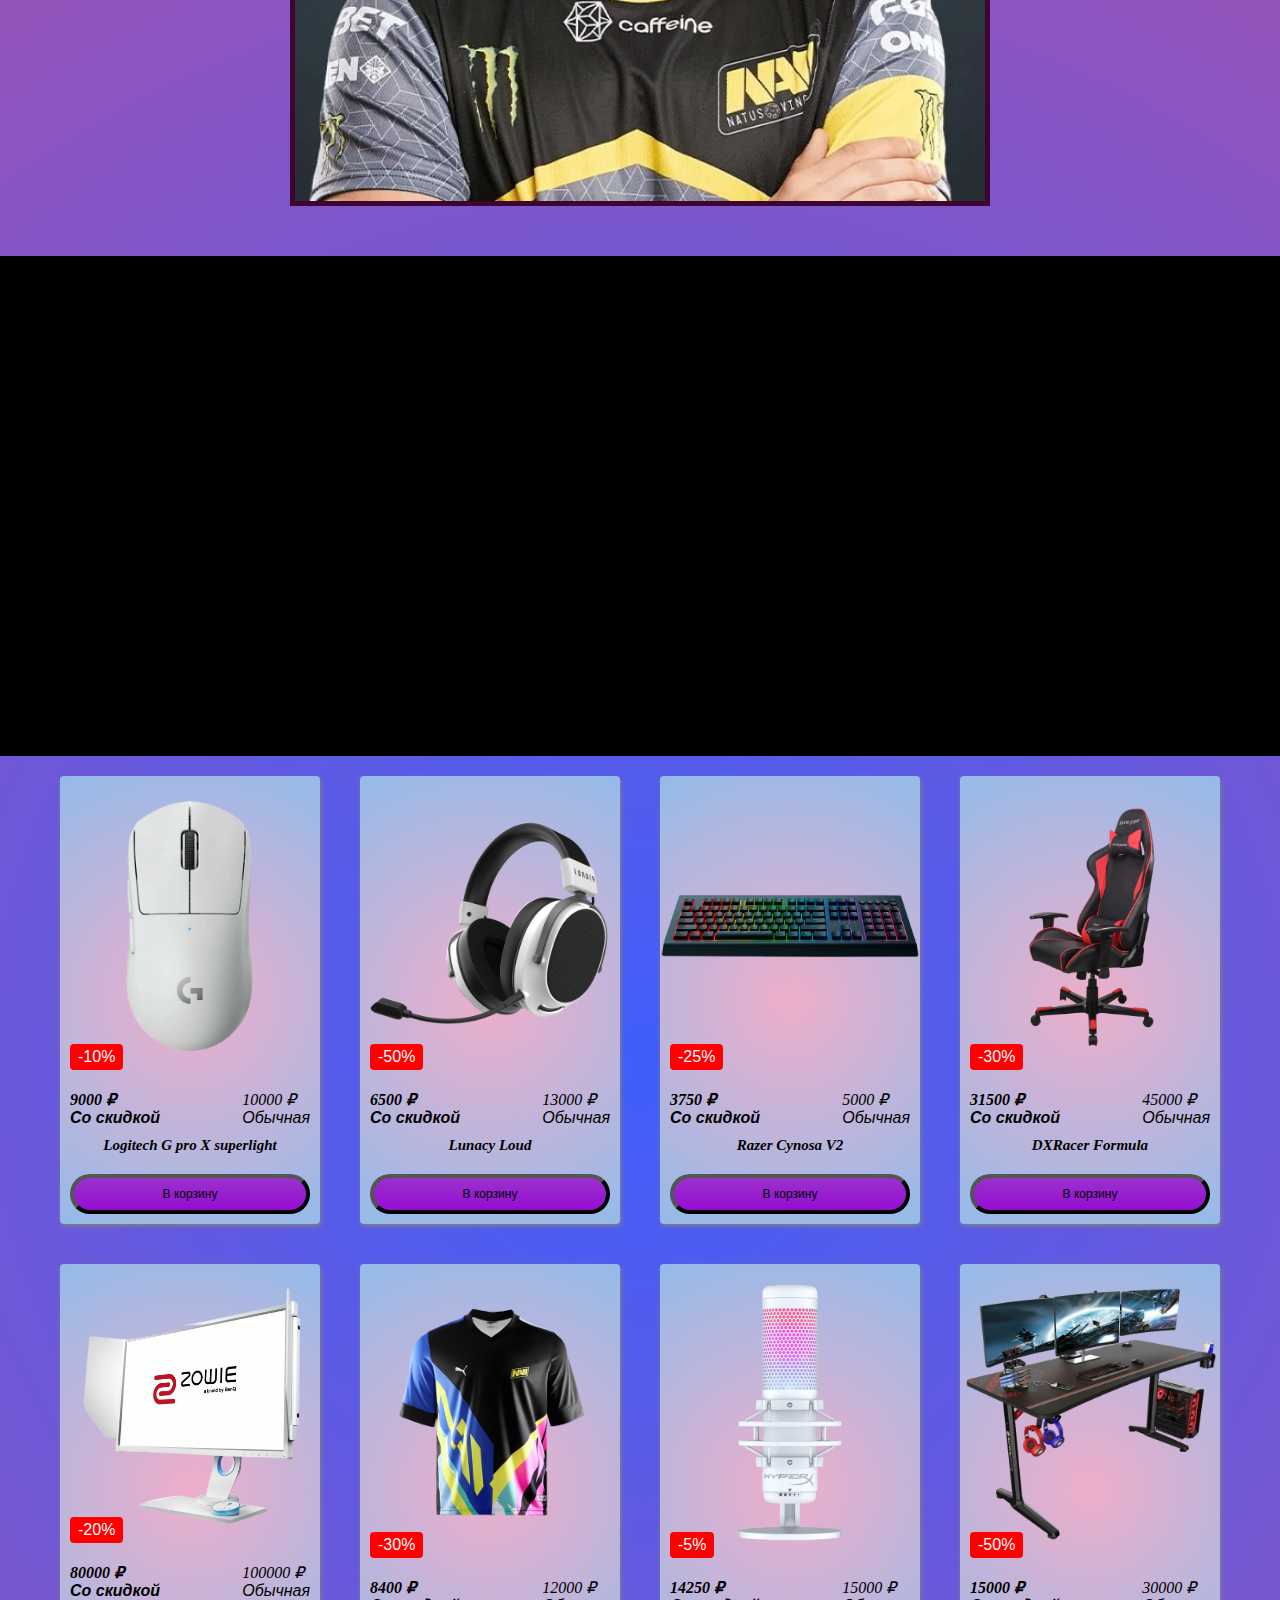
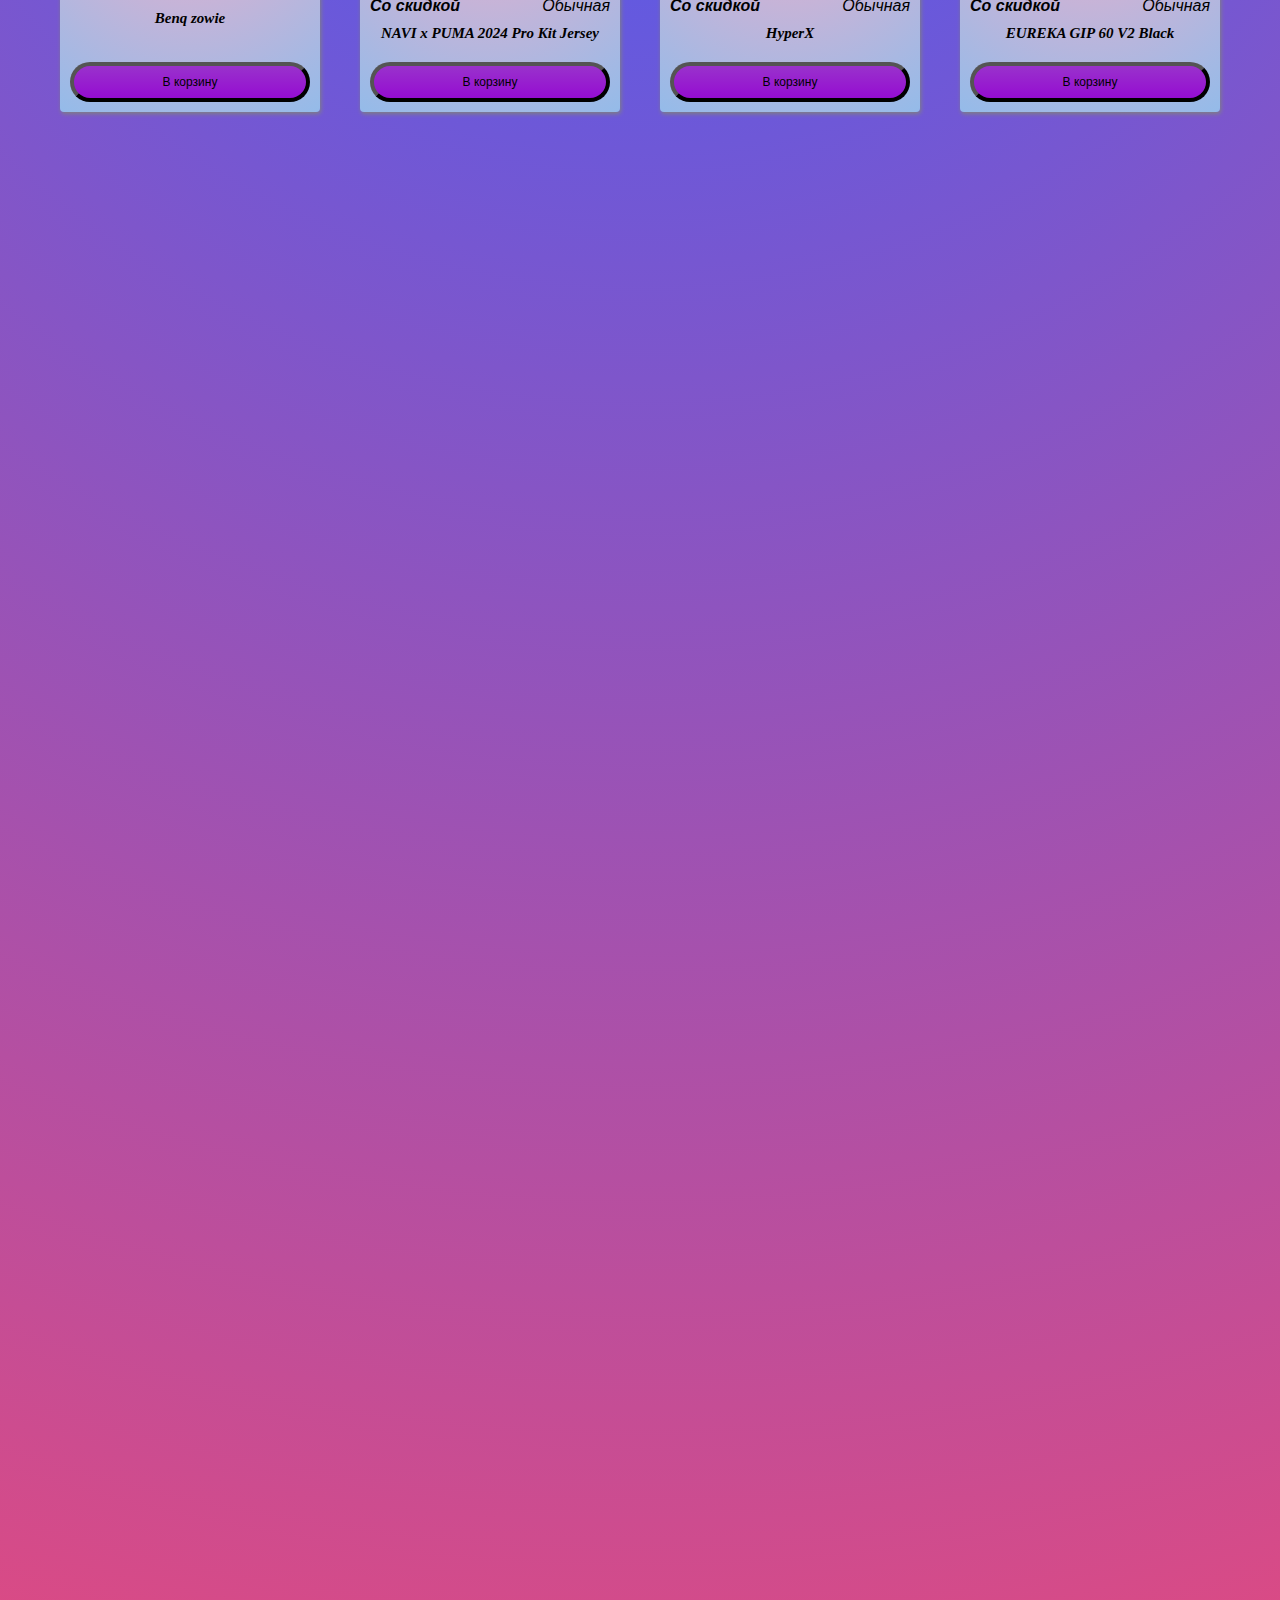
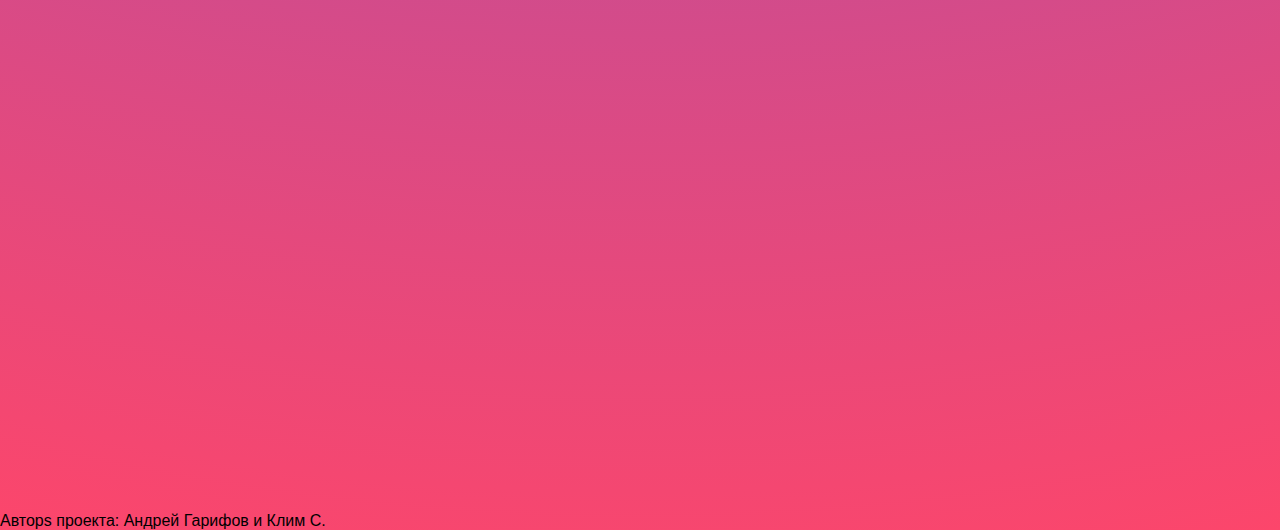
==== commit 0b6e09fc: "Add files via upload" ====
--- a/index.html
+++ b/index.html
@@ -264,8 +264,8 @@
             </div>   
         </section>
 
-        <section class="card_two">
-            <div class="container"></div>
+        <section>
+            <div class="container">
                 <div class="section_content">
                     <div class="card">
                         <div class="card__top">
@@ -444,14 +444,11 @@
                     
                 </div>
             </div>
+
+            
         </section>
 
-        <section class="cont">
-            <video playsinline autoplay loop muted>
-              </video>
-              <img src="output-onlinegiftools.gif" alt="">
-              <div class="overlay"></div>
-        </section>
+        
     </main>
     <footer class="footer">
         <p>Авторs проекта: Андрей Гарифов и Клим С.</p>
--- a/CSS/style.css
+++ b/CSS/style.css
@@ -3,6 +3,7 @@
     margin: 0;
     padding: 0;
     font-family: sans-serif;
+    
 }
 body{
     background: rgb(63,94,251);
@@ -49,6 +50,17 @@
     top: 0;
     width: 100%;
     z-index: 1000;
+    animation: showFromSide 1s ease-out 1;
+}
+
+@keyframes showFromSide{
+    0%{
+        transform: translateX(-100%);
+    }
+
+    100%{
+        transform: translateX(0);
+    }
 }
 
 .header_content{
@@ -323,6 +335,37 @@
     font-size: 15px;
     margin-bottom: 10px;
 }
+
+.caption-top {
+    width: 700px;
+    margin: 50px auto 0;
+    border: 5px solid #3e0530;
+    position: relative;
+}
+.caption-top img {
+    max-width: 100%;
+    height: auto;
+    display: block;
+}
+.caption-top h2 {
+    margin: 0;
+    color: white;
+    line-height: 1.1;
+    font-size: 1.2em;
+    font-weight: 200;
+    padding: 10px 20px 10px 10px;
+    border-bottom-right-radius: 20px;
+    background: #3e0530;
+    position: absolute;
+    top: -5px;
+    left: 0;
+    box-shadow: -3px -1px 3px -3px #3e0530, 5px 10px 20px -5px hsla(0, 0%, 0%, .4);
+}
+.date {
+    font-family: "Open Sans", sans-serif;
+    font-size: .7em;
+}
+
 @keyframes slideanim {
     12.5%{
         opacity: 1;
@@ -385,6 +428,9 @@
     .nav{
         display: none;
     }
+    .caption-top{
+        width: auto;
+    }
 }
 
 
@@ -397,52 +443,5 @@
 
 
 * {box-sizing: border-box;}
-.caption-top {
-  width: 700px;
-  margin: 50px auto 0;
-  border: 5px solid #3e0530;
-  position: relative;
-}
-.caption-top img {
-  max-width: 100%;
-  height: auto;
-  display: block;
-}
-.caption-top h2 {
-  margin: 0;
-  color: white;
-  line-height: 1.1;
-  font-size: 1.2em;
-  font-weight: 200;
-  padding: 10px 20px 10px 10px;
-  border-bottom-right-radius: 20px;
-  background: #3e0530;
-  position: absolute;
-  top: -5px;
-  left: 0;
-  box-shadow: -3px -1px 3px -3px #3e0530, 5px 10px 20px -5px hsla(0, 0%, 0%, .4);
-}
-.date {
-  font-family: "Open Sans", sans-serif;
-  font-size: .7em;
-}
-
-.card_two{
-    padding-top: 50px;
-    padding-left: 20px;
-    padding-right: 20px;
-}
-
-.video {
-    z-index: -2;
-  }
-  
-  .overlay {
-    position: absolute;
-    top: 0;
-    left: 0;
-    width: 100%;
-    height: 100%;
-    background: rgba(0, 0, 0, 0.5);
-    z-index: -1;
-  }+
+
